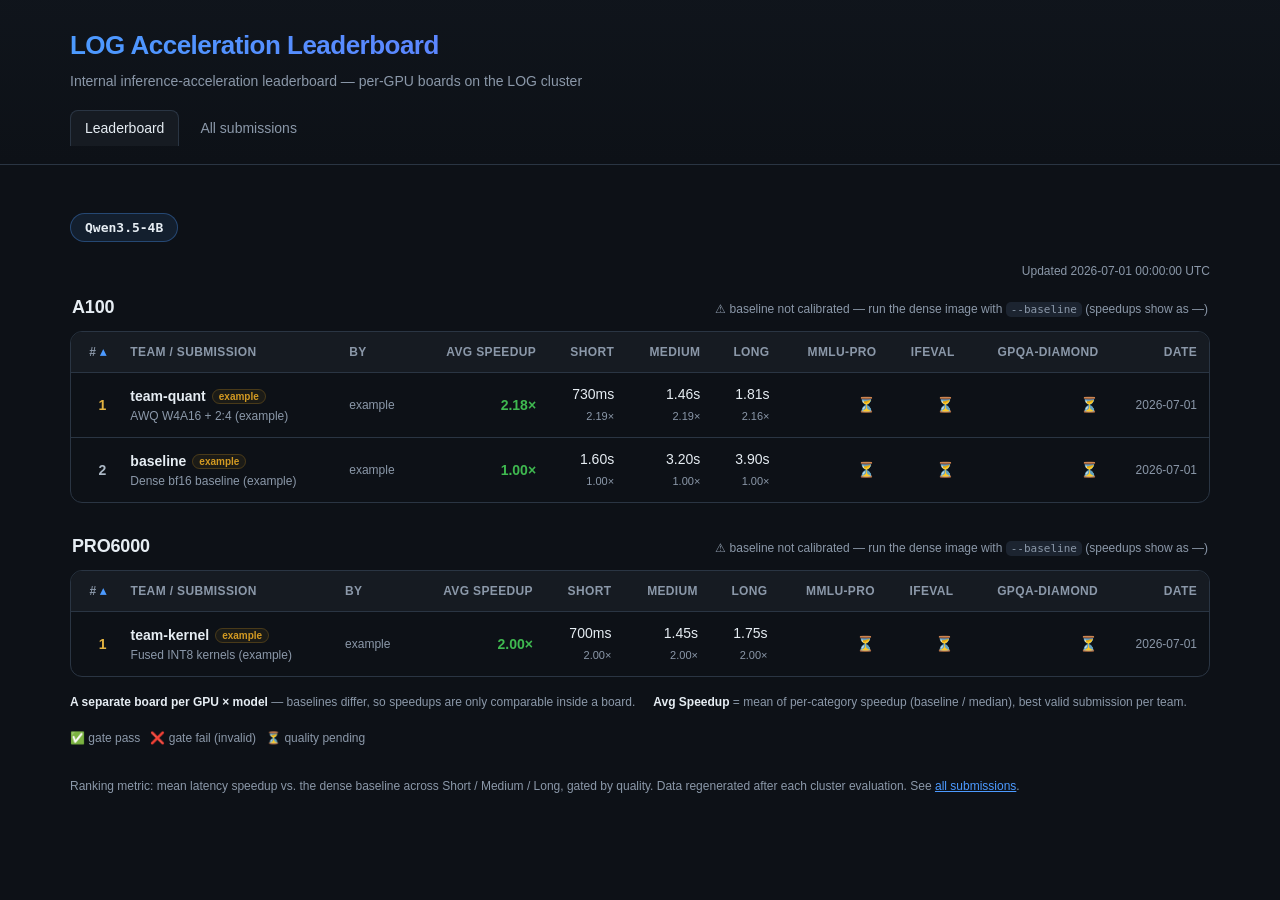
==== docs/index.html @ 7dc38eb7 "init: LOG Acceleration Leaderboard Per-(GPU, model) leaderboard with model sub-tabs (pick a model → " ====
<!DOCTYPE html>
<html lang="en">
<head>
  <meta charset="utf-8" />
  <meta name="viewport" content="width=device-width, initial-scale=1" />
  <title>LOG Acceleration Leaderboard</title>
  <link rel="stylesheet" href="./assets/style.css" />
</head>
<body>
  <header class="hero">
    <div class="hero-inner">
      <h1 data-cfg-title>LOG Acceleration Leaderboard</h1>
      <p data-cfg-subtitle></p>
      <nav class="tabs">
        <a href="./index.html" class="active">Leaderboard</a>
        <a href="./submissions.html">All submissions</a>
      </nav>
    </div>
  </header>

  <main class="wrap">
    <!-- model selector: pick a model, see its per-GPU boards -->
    <div class="subtabs" id="model-tabs"></div>

    <div class="toolbar">
      <div class="spacer"></div>
      <div class="updated" id="updated"></div>
    </div>

    <!-- one independently-ranked board per GPU (for the active model) -->
    <div id="boards"></div>

    <div class="legend">
      <span><b>A separate board per GPU × model</b> — baselines differ, so speedups are only comparable inside a board.</span>
      <span><b>Avg Speedup</b> = mean of per-category speedup (baseline&nbsp;/&nbsp;median), best valid submission per team.</span>
      <span><b>✅</b> gate pass &nbsp; <b>❌</b> gate fail (invalid) &nbsp; <b>⏳</b> quality pending</span>
    </div>

    <div class="footer">
      <p>Ranking metric: mean latency speedup vs. the dense baseline across Short / Medium / Long, gated by quality.
         Data regenerated after each cluster evaluation. See <a href="./submissions.html">all submissions</a>.</p>
    </div>
  </main>

  <script src="./assets/app.js"></script>
</body>
</html>
---- docs/assets/style.css ----
:root {
  --bg: #0d1117;
  --panel: #161b22;
  --panel-2: #1c2430;
  --border: #2a3543;
  --text: #e6edf3;
  --muted: #8b98a9;
  --accent: #4c9aff;
  --accent-2: #7c5cff;
  --good: #3fb950;
  --bad: #f85149;
  --pending: #d29922;
  --row-hover: #1b2431;
  --gold: #e3b341;
  --silver: #adbac7;
  --bronze: #cd7f32;
}

* { box-sizing: border-box; }

body {
  margin: 0;
  background: var(--bg);
  color: var(--text);
  font-family: -apple-system, BlinkMacSystemFont, "Segoe UI", Roboto, Helvetica, Arial, sans-serif;
  font-size: 14px;
  line-height: 1.5;
}

.wrap { max-width: 1180px; margin: 0 auto; padding: 28px 20px 80px; }

header.hero {
  border-bottom: 1px solid var(--border);
  background: linear-gradient(180deg, #12182080, transparent);
}
.hero-inner { max-width: 1180px; margin: 0 auto; padding: 26px 20px 18px; }
.hero h1 {
  margin: 0;
  font-size: 26px;
  letter-spacing: -0.02em;
  background: linear-gradient(90deg, var(--accent), var(--accent-2));
  -webkit-background-clip: text;
  background-clip: text;
  -webkit-text-fill-color: transparent;
}
.hero p { margin: 6px 0 0; color: var(--muted); }
.hero .model-chip {
  display: inline-block;
  margin-top: 12px;
  padding: 3px 10px;
  font-size: 12px;
  font-family: ui-monospace, SFMono-Regular, Menlo, monospace;
  color: var(--accent);
  background: #4c9aff1a;
  border: 1px solid #4c9aff40;
  border-radius: 999px;
}

nav.tabs { display: flex; gap: 6px; margin-top: 18px; }
nav.tabs a {
  padding: 7px 14px;
  color: var(--muted);
  text-decoration: none;
  border-radius: 8px 8px 0 0;
  border: 1px solid transparent;
  border-bottom: none;
  font-weight: 500;
}
nav.tabs a.active { color: var(--text); background: var(--panel); border-color: var(--border); }
nav.tabs a:hover { color: var(--text); }

.toolbar {
  display: flex;
  align-items: center;
  gap: 14px;
  flex-wrap: wrap;
  margin: 20px 0 14px;
}
.toolbar label { color: var(--muted); font-size: 13px; }
.toolbar select, .toolbar input {
  background: var(--panel-2);
  color: var(--text);
  border: 1px solid var(--border);
  border-radius: 8px;
  padding: 6px 10px;
  font-size: 13px;
}
.toolbar .spacer { flex: 1; }
.toolbar .updated { color: var(--muted); font-size: 12px; }

.table-scroll { overflow-x: auto; border: 1px solid var(--border); border-radius: 12px; }
table { width: 100%; border-collapse: collapse; min-width: 860px; }
thead th {
  position: sticky; top: 0;
  background: var(--panel);
  color: var(--muted);
  text-align: right;
  font-weight: 600;
  font-size: 12px;
  text-transform: uppercase;
  letter-spacing: 0.03em;
  padding: 11px 12px;
  border-bottom: 1px solid var(--border);
  white-space: nowrap;
  cursor: pointer;
  user-select: none;
}
thead th.left { text-align: left; }
thead th.sorted::after { content: " \25be"; color: var(--accent); }
thead th.sorted.asc::after { content: " \25b4"; }
tbody td {
  padding: 11px 12px;
  border-bottom: 1px solid var(--border);
  text-align: right;
  white-space: nowrap;
  font-variant-numeric: tabular-nums;
}
tbody td.left { text-align: left; }
tbody tr:last-child td { border-bottom: none; }
tbody tr:hover { background: var(--row-hover); }
tbody tr.invalid { opacity: 0.5; }
tbody tr.invalid .team-name { text-decoration: line-through; }

.rank { font-weight: 700; color: var(--muted); }
.rank.r1 { color: var(--gold); }
.rank.r2 { color: var(--silver); }
.rank.r3 { color: var(--bronze); }

.team-name { font-weight: 600; }
.sub-name { color: var(--muted); font-size: 12px; }
.submitter { color: var(--muted); font-size: 12px; }

.gpu-pill {
  font-family: ui-monospace, SFMono-Regular, Menlo, monospace;
  font-size: 11px;
  padding: 2px 8px;
  border-radius: 999px;
  background: var(--panel-2);
  border: 1px solid var(--border);
  color: var(--muted);
}

.speedup { font-weight: 700; color: var(--good); }
.speedup.none { color: var(--muted); font-weight: 400; }
.ms { color: var(--text); }
.sub-speedup { color: var(--muted); font-size: 11px; }

.gate { font-size: 15px; }
.gate.pass { color: var(--good); }
.gate.fail { color: var(--bad); }
.gate.pending { color: var(--pending); }

.example-flag {
  font-size: 10px;
  color: var(--pending);
  border: 1px solid #d2992240;
  background: #d2992212;
  padding: 1px 6px;
  border-radius: 999px;
  margin-left: 6px;
  vertical-align: middle;
}

.subtabs { display: flex; gap: 6px; flex-wrap: wrap; margin: 20px 0 4px; }
.subtab {
  padding: 6px 14px;
  font-size: 13px;
  font-weight: 600;
  color: var(--muted);
  background: var(--panel-2);
  border: 1px solid var(--border);
  border-radius: 999px;
  cursor: pointer;
  font-family: ui-monospace, SFMono-Regular, Menlo, monospace;
}
.subtab:hover { color: var(--text); }
.subtab.active { color: var(--text); background: #4c9aff1a; border-color: #4c9aff55; }

.board { margin-top: 30px; }
.board:first-of-type { margin-top: 6px; }
.board-head {
  display: flex; align-items: baseline; justify-content: space-between;
  gap: 14px; flex-wrap: wrap; margin: 0 2px 10px;
}
.board-title { margin: 0; font-size: 18px; letter-spacing: -0.01em; }
.board-title .board-model { color: var(--muted); font-weight: 500; font-size: 14px; margin-left: 8px; }
.board-note { color: var(--muted); font-size: 12px; }
.board-note code { font-size: 11px; }

.legend { margin-top: 16px; color: var(--muted); font-size: 12px; display: flex; gap: 18px; flex-wrap: wrap; }
.legend span b { color: var(--text); font-weight: 600; }

.empty { padding: 40px; text-align: center; color: var(--muted); }
.footer { margin-top: 30px; color: var(--muted); font-size: 12px; }
.footer a { color: var(--accent); }
a { color: var(--accent); }
code { font-family: ui-monospace, SFMono-Regular, Menlo, monospace; background: var(--panel-2); padding: 1px 5px; border-radius: 5px; font-size: 12px; }
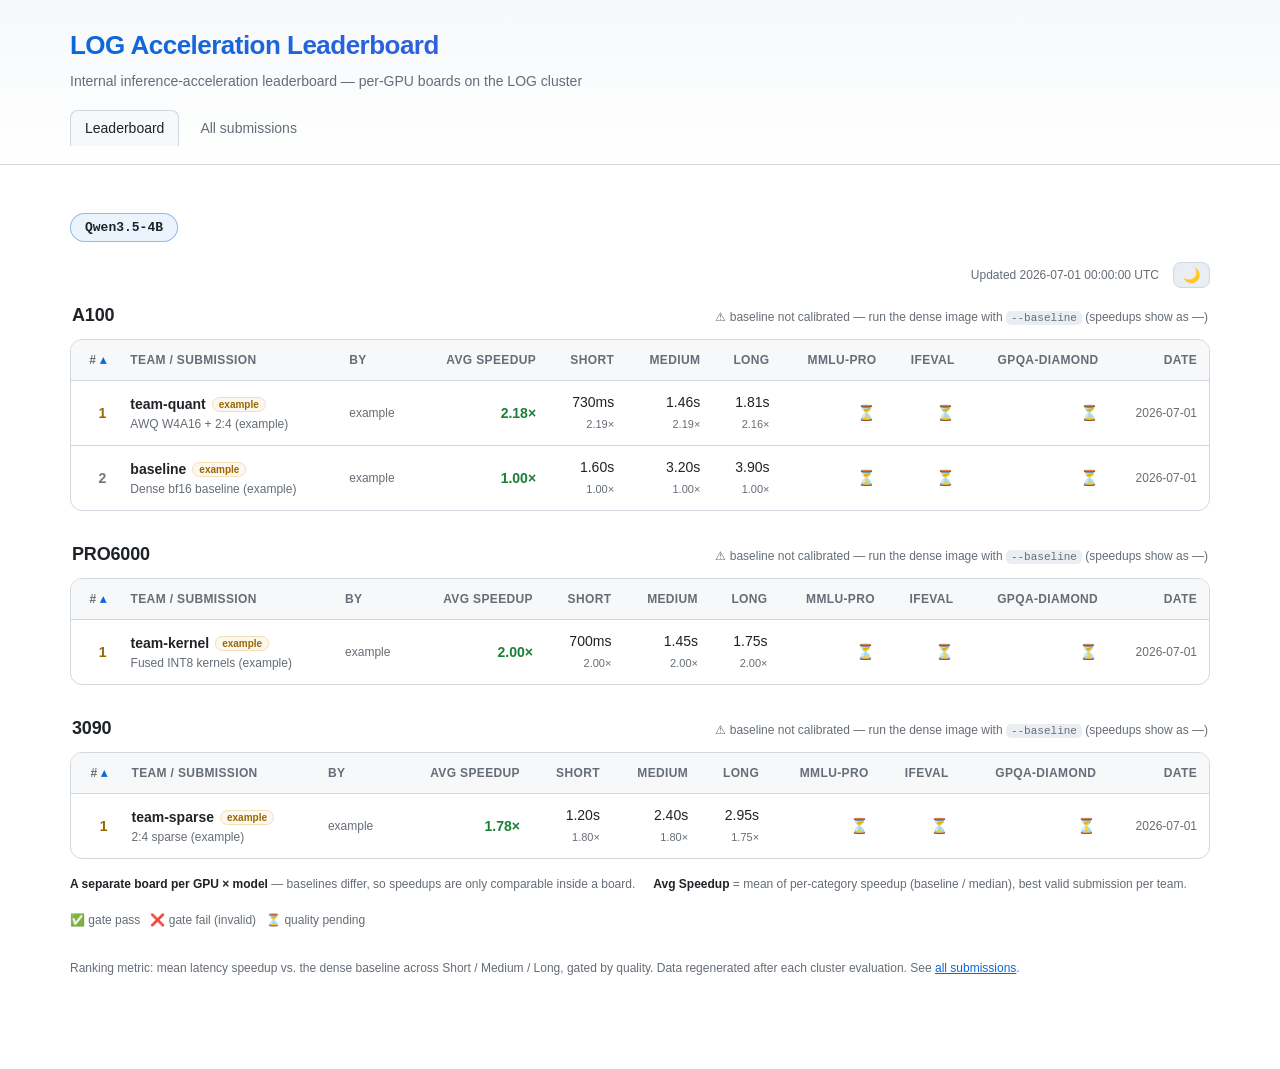
==== commit 0d6fdbce: "add light/dark theme toggle (system default + persisted override)" ====
--- a/docs/index.html
+++ b/docs/index.html
@@ -5,6 +5,10 @@
   <meta name="viewport" content="width=device-width, initial-scale=1" />
   <title>LOG Acceleration Leaderboard</title>
   <link rel="stylesheet" href="./assets/style.css" />
+  <script>
+    // Apply stored theme before first paint to avoid a flash.
+    (function () { try { var t = localStorage.getItem("theme"); if (t) document.documentElement.setAttribute("data-theme", t); } catch (e) {} })();
+  </script>
 </head>
 <body>
   <header class="hero">
@@ -25,6 +29,7 @@
     <div class="toolbar">
       <div class="spacer"></div>
       <div class="updated" id="updated"></div>
+      <button id="theme-toggle" class="theme-toggle" type="button" aria-label="Toggle color theme">🌙</button>
     </div>
 
     <!-- one independently-ranked board per GPU (for the active model) -->
--- a/docs/assets/style.css
+++ b/docs/assets/style.css
@@ -7,6 +7,8 @@
   --muted: #8b98a9;
   --accent: #4c9aff;
   --accent-2: #7c5cff;
+  --accent-soft: #4c9aff1a;
+  --accent-border: #4c9aff55;
   --good: #3fb950;
   --bad: #f85149;
   --pending: #d29922;
@@ -16,6 +18,50 @@
   --bronze: #cd7f32;
 }
 
+/* Light palette — applied when the user picks light, or when the OS prefers
+   light and no explicit choice is stored. */
+:root[data-theme="light"] {
+  --bg: #ffffff;
+  --panel: #f6f8fa;
+  --panel-2: #eaeef2;
+  --border: #d0d7de;
+  --text: #1f2328;
+  --muted: #656d76;
+  --accent: #0969da;
+  --accent-2: #8250df;
+  --accent-soft: #0969da14;
+  --accent-border: #0969da66;
+  --good: #1a7f37;
+  --bad: #cf222e;
+  --pending: #9a6700;
+  --row-hover: #f3f4f6;
+  --gold: #9a6700;
+  --silver: #6e7781;
+  --bronze: #a0522d;
+}
+
+@media (prefers-color-scheme: light) {
+  :root:not([data-theme]) {
+    --bg: #ffffff;
+    --panel: #f6f8fa;
+    --panel-2: #eaeef2;
+    --border: #d0d7de;
+    --text: #1f2328;
+    --muted: #656d76;
+    --accent: #0969da;
+    --accent-2: #8250df;
+    --accent-soft: #0969da14;
+    --accent-border: #0969da66;
+    --good: #1a7f37;
+    --bad: #cf222e;
+    --pending: #9a6700;
+    --row-hover: #f3f4f6;
+    --gold: #9a6700;
+    --silver: #6e7781;
+    --bronze: #a0522d;
+  }
+}
+
 * { box-sizing: border-box; }
 
 body {
@@ -31,7 +77,7 @@
 
 header.hero {
   border-bottom: 1px solid var(--border);
-  background: linear-gradient(180deg, #12182080, transparent);
+  background: linear-gradient(180deg, var(--panel), transparent);
 }
 .hero-inner { max-width: 1180px; margin: 0 auto; padding: 26px 20px 18px; }
 .hero h1 {
@@ -87,6 +133,17 @@
 }
 .toolbar .spacer { flex: 1; }
 .toolbar .updated { color: var(--muted); font-size: 12px; }
+.theme-toggle {
+  background: var(--panel-2);
+  border: 1px solid var(--border);
+  color: var(--text);
+  border-radius: 8px;
+  padding: 5px 9px;
+  font-size: 14px;
+  line-height: 1;
+  cursor: pointer;
+}
+.theme-toggle:hover { border-color: var(--accent-border); }
 
 .table-scroll { overflow-x: auto; border: 1px solid var(--border); border-radius: 12px; }
 table { width: 100%; border-collapse: collapse; min-width: 860px; }
@@ -174,7 +231,7 @@
   font-family: ui-monospace, SFMono-Regular, Menlo, monospace;
 }
 .subtab:hover { color: var(--text); }
-.subtab.active { color: var(--text); background: #4c9aff1a; border-color: #4c9aff55; }
+.subtab.active { color: var(--text); background: var(--accent-soft); border-color: var(--accent-border); }
 
 .board { margin-top: 30px; }
 .board:first-of-type { margin-top: 6px; }
